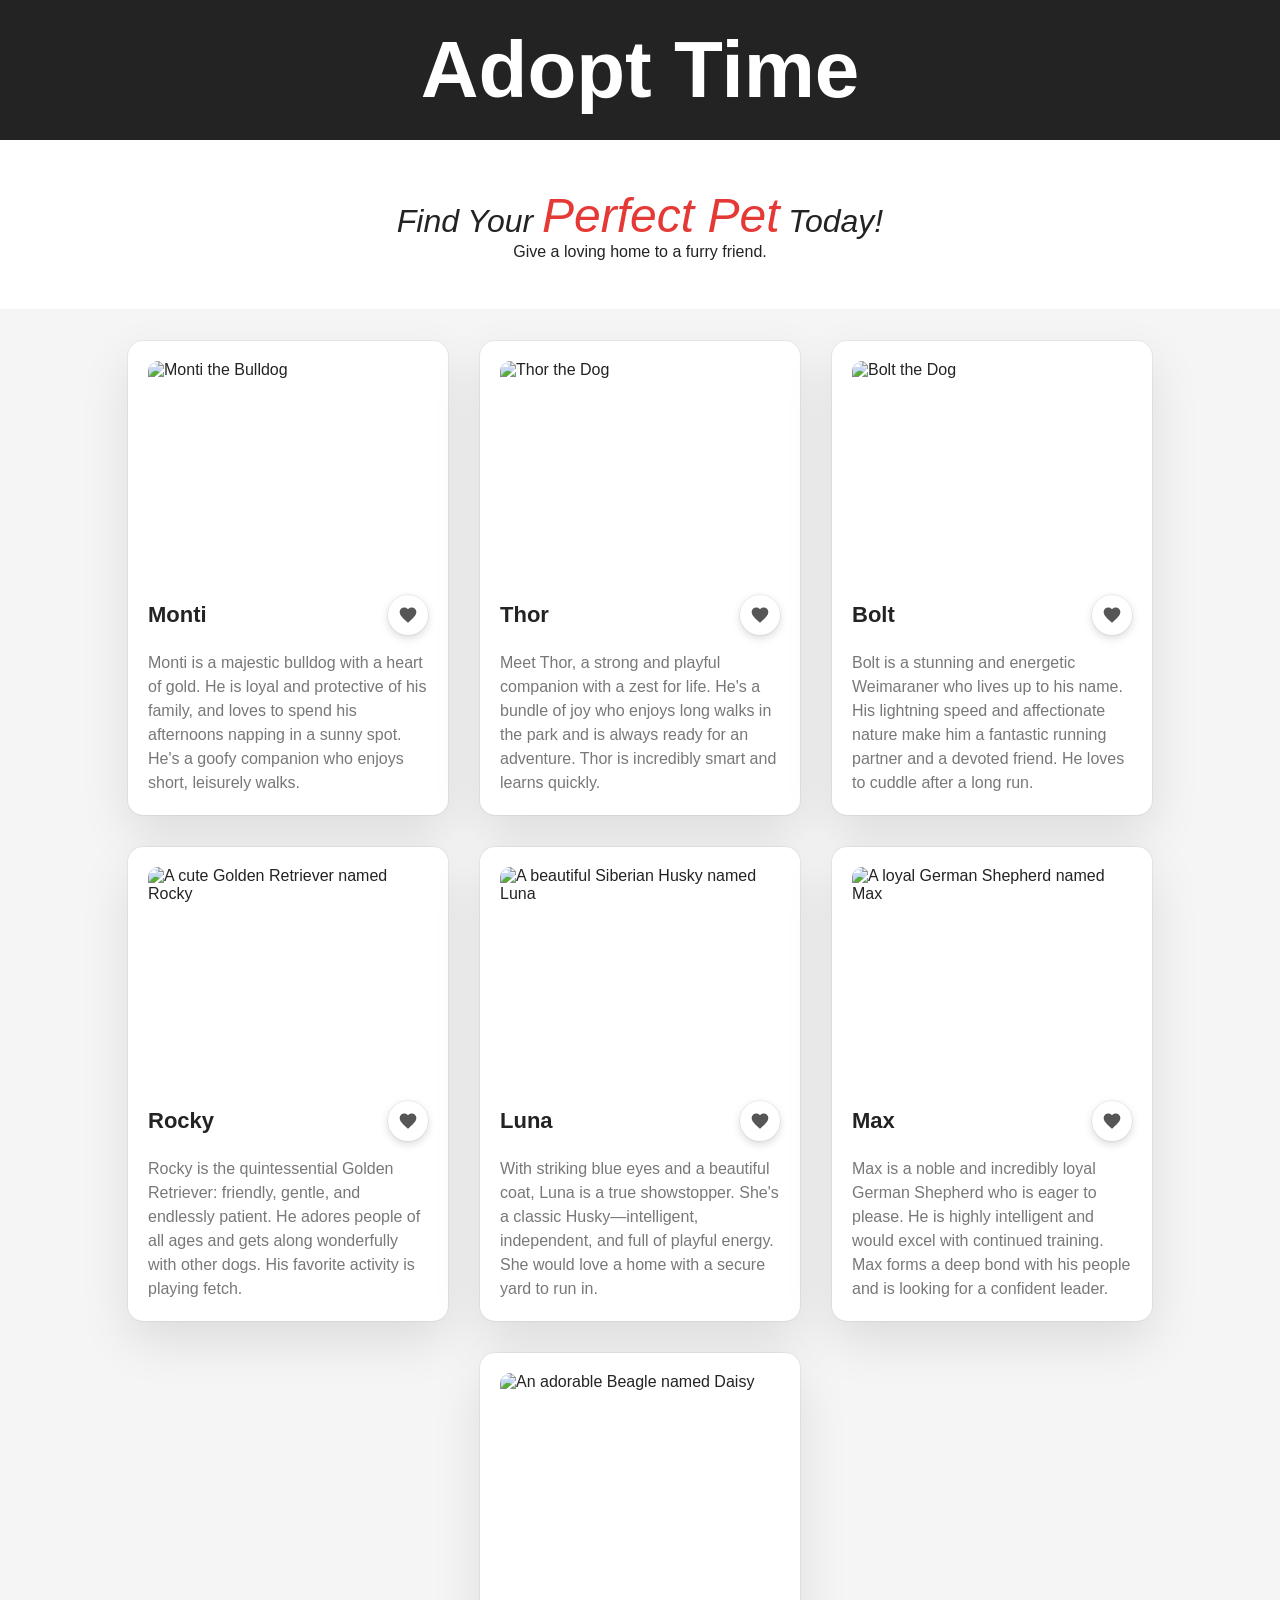
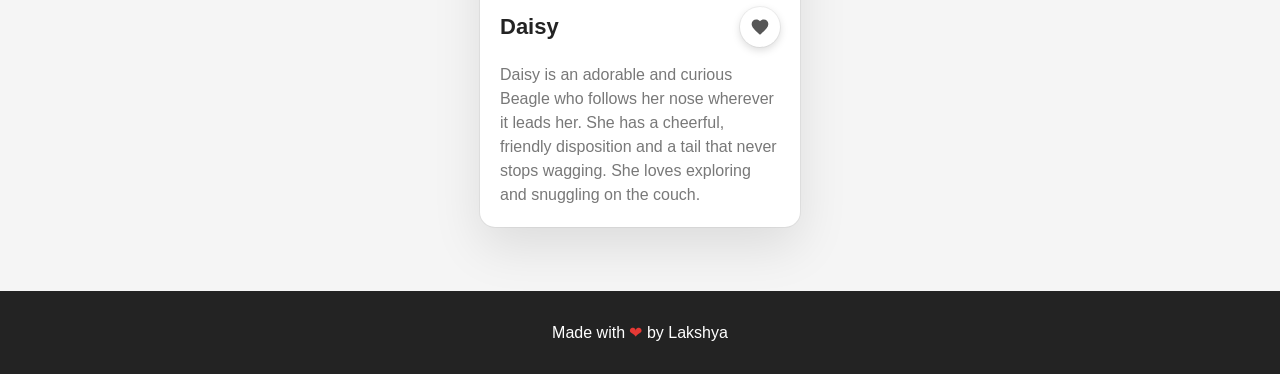
==== index.html @ f35605c7 "Add Content Security Policy (CSP) headers\n\n- Adds a basic Content Security Policy (CSP) to mitigat" ====
<!DOCTYPE html>
<html lang="en">

<head>
    <meta charset="UTF-8">
    <meta name="viewport" content="width=device-width, initial-scale=1.0">
    <!-- Security enhancement: Content Security Policy to prevent XSS and unauthorized resource loading -->
    <meta http-equiv="Content-Security-Policy" content="default-src 'self'; style-src 'self' 'unsafe-inline' https://fonts.googleapis.com; script-src 'self' 'unsafe-inline'; connect-src 'self' ws: wss:; img-src 'self' https://placedog.net; font-src 'self' https://fonts.gstatic.com data:;">
    <title>Adopt Time</title>
    <link rel="stylesheet" href="css/style.css">
</head>

<body>

    <header>
        <h1>Adopt Time</h1>
    </header>

    <section class="hero">
        <h2>Find Your <span>Perfect Pet</span> Today!</h2>
        <p>Give a loving home to a furry friend.</p>
    </section>

    <section id="pets">
        <div class="card">
            <div class="card-image">
                <img src="images/continental-bulldog-ge5a6148c6_1280.jpg" alt="Monti the Bulldog">
            </div>
            <div class="card-header">
                <a href="#">Monti</a>
                <button class="icon-button">
                    <svg viewBox="0 0 24 24">
                        <path fill="currentColor"
                            d="M12,21.35L10.55,20.03C5.4,15.36 2,12.27 2,8.5C2,5.41 4.42,3 7.5,3C9.24,3 10.91,3.81 12,5.08C13.09,3.81 14.76,3 16.5,3C19.58,3 22,5.41 22,8.5C22,12.27 18.6,15.36 13.45,20.03L12,21.35Z" />
                    </svg>
                </button>
            </div>
            <p>Monti is a majestic bulldog with a heart of gold. He is loyal and protective of his family, and loves to
                spend his afternoons napping in a sunny spot. He's a goofy companion who enjoys short, leisurely walks.
            </p>
        </div>

        <div class="card">
            <div class="card-image">
                <img src="images/dog-g392687a52_1280.jpg" alt="Thor the Dog">
            </div>
            <div class="card-header">
                <a href="#">Thor</a>
                <button class="icon-button">
                    <svg viewBox="0 0 24 24">
                        <path fill="currentColor"
                            d="M12,21.35L10.55,20.03C5.4,15.36 2,12.27 2,8.5C2,5.41 4.42,3 7.5,3C9.24,3 10.91,3.81 12,5.08C13.09,3.81 14.76,3 16.5,3C19.58,3 22,5.41 22,8.5C22,12.27 18.6,15.36 13.45,20.03L12,21.35Z" />
                    </svg>
                </button>
            </div>
            <p>Meet Thor, a strong and playful companion with a zest for life. He's a bundle of joy who enjoys long
                walks in the park and is always ready for an adventure. Thor is incredibly smart and learns quickly.</p>
        </div>

        <div class="card">
            <div class="card-image">
                <img src="images/weimaraner-g65bcb290c_1280.jpg" alt="Bolt the Dog">
            </div>
            <div class="card-header">
                <a href="#">Bolt</a>
                <button class="icon-button">
                    <svg viewBox="0 0 24 24">
                        <path fill="currentColor"
                            d="M12,21.35L10.55,20.03C5.4,15.36 2,12.27 2,8.5C2,5.41 4.42,3 7.5,3C9.24,3 10.91,3.81 12,5.08C13.09,3.81 14.76,3 16.5,3C19.58,3 22,5.41 22,8.5C22,12.27 18.6,15.36 13.45,20.03L12,21.35Z" />
                    </svg>
                </button>
            </div>
            <p>Bolt is a stunning and energetic Weimaraner who lives up to his name. His lightning speed and
                affectionate nature make him a fantastic running partner and a devoted friend. He loves to cuddle after
                a long run.</p>
        </div>

        <!-- Card for Rocky -->
        <div class="card">
            <div class="card-image">
                <img src="https://placedog.net/300/225?id=10" alt="A cute Golden Retriever named Rocky">
            </div>
            <div class="card-header">
                <a href="#">Rocky</a>
                <button class="icon-button">
                    <svg viewBox="0 0 24 24">
                        <path fill="currentColor"
                            d="M12,21.35L10.55,20.03C5.4,15.36 2,12.27 2,8.5C2,5.41 4.42,3 7.5,3C9.24,3 10.91,3.81 12,5.08C13.09,3.81 14.76,3 16.5,3C19.58,3 22,5.41 22,8.5C22,12.27 18.6,15.36 13.45,20.03L12,21.35Z" />
                    </svg>
                </button>
            </div>
            <p>Rocky is the quintessential Golden Retriever: friendly, gentle, and endlessly patient. He adores people
                of all ages and gets along wonderfully with other dogs. His favorite activity is playing fetch.</p>
        </div>

        <!-- Card for Luna -->
        <div class="card">
            <div class="card-image">
                <img src="https://placedog.net/300/225?id=25" alt="A beautiful Siberian Husky named Luna">
            </div>
            <div class="card-header">
                <a href="#">Luna</a>
                <button class="icon-button">
                    <svg viewBox="0 0 24 24">
                        <path fill="currentColor"
                            d="M12,21.35L10.55,20.03C5.4,15.36 2,12.27 2,8.5C2,5.41 4.42,3 7.5,3C9.24,3 10.91,3.81 12,5.08C13.09,3.81 14.76,3 16.5,3C19.58,3 22,5.41 22,8.5C22,12.27 18.6,15.36 13.45,20.03L12,21.35Z" />
                    </svg>
                </button>
            </div>
            <p>With striking blue eyes and a beautiful coat, Luna is a true showstopper. She's a classic
                Husky—intelligent, independent, and full of playful energy. She would love a home with a secure yard to
                run in.</p>
        </div>

        <!-- Card for Max -->
        <div class="card">
            <div class="card-image">
                <img src="https://placedog.net/300/225?id=42" alt="A loyal German Shepherd named Max">
            </div>
            <div class="card-header">
                <a href="#">Max</a>
                <button class="icon-button">
                    <svg viewBox="0 0 24 24">
                        <path fill="currentColor"
                            d="M12,21.35L10.55,20.03C5.4,15.36 2,12.27 2,8.5C2,5.41 4.42,3 7.5,3C9.24,3 10.91,3.81 12,5.08C13.09,3.81 14.76,3 16.5,3C19.58,3 22,5.41 22,8.5C22,12.27 18.6,15.36 13.45,20.03L12,21.35Z" />
                    </svg>
                </button>
            </div>
            <p>Max is a noble and incredibly loyal German Shepherd who is eager to please. He is highly intelligent and
                would excel with continued training. Max forms a deep bond with his people and is looking for a
                confident leader.</p>
        </div>

        <!-- Card for Daisy -->
        <div class="card">
            <div class="card-image">
                <img src="https://placedog.net/300/225?id=55" alt="An adorable Beagle named Daisy">
            </div>
            <div class="card-header">
                <a href="#">Daisy</a>
                <button class="icon-button">
                    <svg viewBox="0 0 24 24">
                        <path fill="currentColor"
                            d="M12,21.35L10.55,20.03C5.4,15.36 2,12.27 2,8.5C2,5.41 4.42,3 7.5,3C9.24,3 10.91,3.81 12,5.08C13.09,3.81 14.76,3 16.5,3C19.58,3 22,5.41 22,8.5C22,12.27 18.6,15.36 13.45,20.03L12,21.35Z" />
                    </svg>
                </button>
            </div>
            <p>Daisy is an adorable and curious Beagle who follows her nose wherever it leads her. She has a cheerful,
                friendly disposition and a tail that never stops wagging. She loves exploring and snuggling on the
                couch.</p>
        </div>
    </section>

    <footer>
        <p>Made with <span class="heart">&#10084;</span> by Lakshya</p>
    </footer>

</body>

</html>
---- css/style.css ----
/* Google Fonts Import */
@import url('https://fonts.googleapis.com/css2?family=Lato:wght@400;700&family=Montserrat:wght@700&display=swap');
@import url('https://fonts.googleapis.com/css2?family=Lexend:wght@300;400;500;600;700;800;900&display=swap');

/* CSS Variables */
:root {
    --font-body: 'Lato', sans-serif;
    --font-heading: 'Montserrat', sans-serif;

    --color-primary: #E67E22; /* A warm, friendly orange */
    --color-accent: #e53935; /* A slightly softer red for hearts */
    --color-dark: #232323;
    --color-text-secondary: #555; /* A softer gray for body text */
    --color-light: #ffffff;
    --color-bg: #f5f5f5;

    --border-radius: 16px;
    --shadow: 0 4px 12px rgba(0, 0, 0, 0.1);
    --shadow-hover: 0 8px 24px rgba(0, 0, 0, 0.15);
    --transition-speed: 0.3s;
}

/* General Reset */
* {
    margin: 0;
    padding: 0;
    box-sizing: border-box;
}

body {
    font-family: var(--font-body);
    color: var(--color-dark);
    background-color: var(--color-bg);
}

/* Header */
header {
    text-align: center;
    font-size: 2.5rem;
    font-weight: bold;
    background-color: var(--color-dark);
    color: var(--color-light);
    padding: 1.5rem;
    font-family: var(--font-heading);
}

/* Hero Section */
.hero {
    text-align: center;
    padding: 3rem;
    background-color: var(--color-light);
}

.hero h2 {
    font-size: 2rem;
    font-style: italic;
    color: var(--color-dark);
    font-family: var(--font-body);
    font-weight: 400;
}

.hero span {
    color: var(--color-accent);
    font-size: 3rem;
}

/* Pet Cards Section */
#pets {
    display: flex;
    flex-wrap: wrap;
    justify-content: center;
    gap: 2rem;
    padding: 2rem;
}

.card {
	background-color: #FFF;
	box-shadow: 0 0 0 1px rgba(0, 0, 0, .05), 0 20px 50px 0 rgba(0, 0, 0, .1);
	border-radius: 15px;
	padding: 1.25rem;
	position: relative;
	transition: .15s ease-in;
    width: 320px;
}

.card:hover, .card:focus-within {
	box-shadow: 0 0 0 2px #f00000, 0 10px 60px 0 rgba(0, 0, 0, .1);
	transform: translateY(-5px);
}

.card-image {
	border-radius: 10px;
	overflow: hidden;
}

.card-image img {
    max-width: 100%;
    display: block;
    aspect-ratio: 4 / 3;
    object-fit: cover;
    width: 100%;
}

.card-header {
	margin-top: 1.5rem;
	display: flex;
	align-items: center;
	justify-content: space-between;
    font-family: "Lexend", sans-serif;
}

.card-header a {
	font-weight: 600;
	font-size: 1.375rem;
	line-height: 1.25;
	padding-right: 1rem;
	text-decoration: none;
	color: inherit;
	will-change: transform;
}

.card-header a:after {
	content: "";
	position: absolute;
	left: 0;
	top: 0;
	right: 0;
	bottom: 0;
}

.card p {
    margin-top: 1rem;
    color: #787878;
    font-family: "Lexend", sans-serif;
    line-height: 1.5;
}

.icon-button {
	border: 0;
	background-color: #fff;
	border-radius: 50%;
	width: 2.5rem;
	height: 2.5rem;
	display: flex;
	justify-content: center;
	align-items: center;
	flex-shrink: 0;
	font-size: 1.25rem;
	transition: .25s ease;
	box-shadow: 0 0 0 1px rgba(0, 0, 0, .05), 0 3px 8px 0 rgba(0, 0, 0, .15);
	z-index: 1;
	cursor: pointer;
	color: #565656;
}

.icon-button svg {
	width: 1em;
	height: 1em;
}

.icon-button:hover, .icon-button:focus-visible {
	background-color: #EC4646;
	color: #FFF;
}

/* Footer */
footer {
    background-color: var(--color-dark);
    color: var(--color-light);
    text-align: center;
    padding: 2rem;
    margin-top: 2rem;
}

.heart {
    color: var(--color-accent);
}

.icon-button:focus-visible {
	outline: 2px solid var(--color-primary);
	outline-offset: 2px;
}
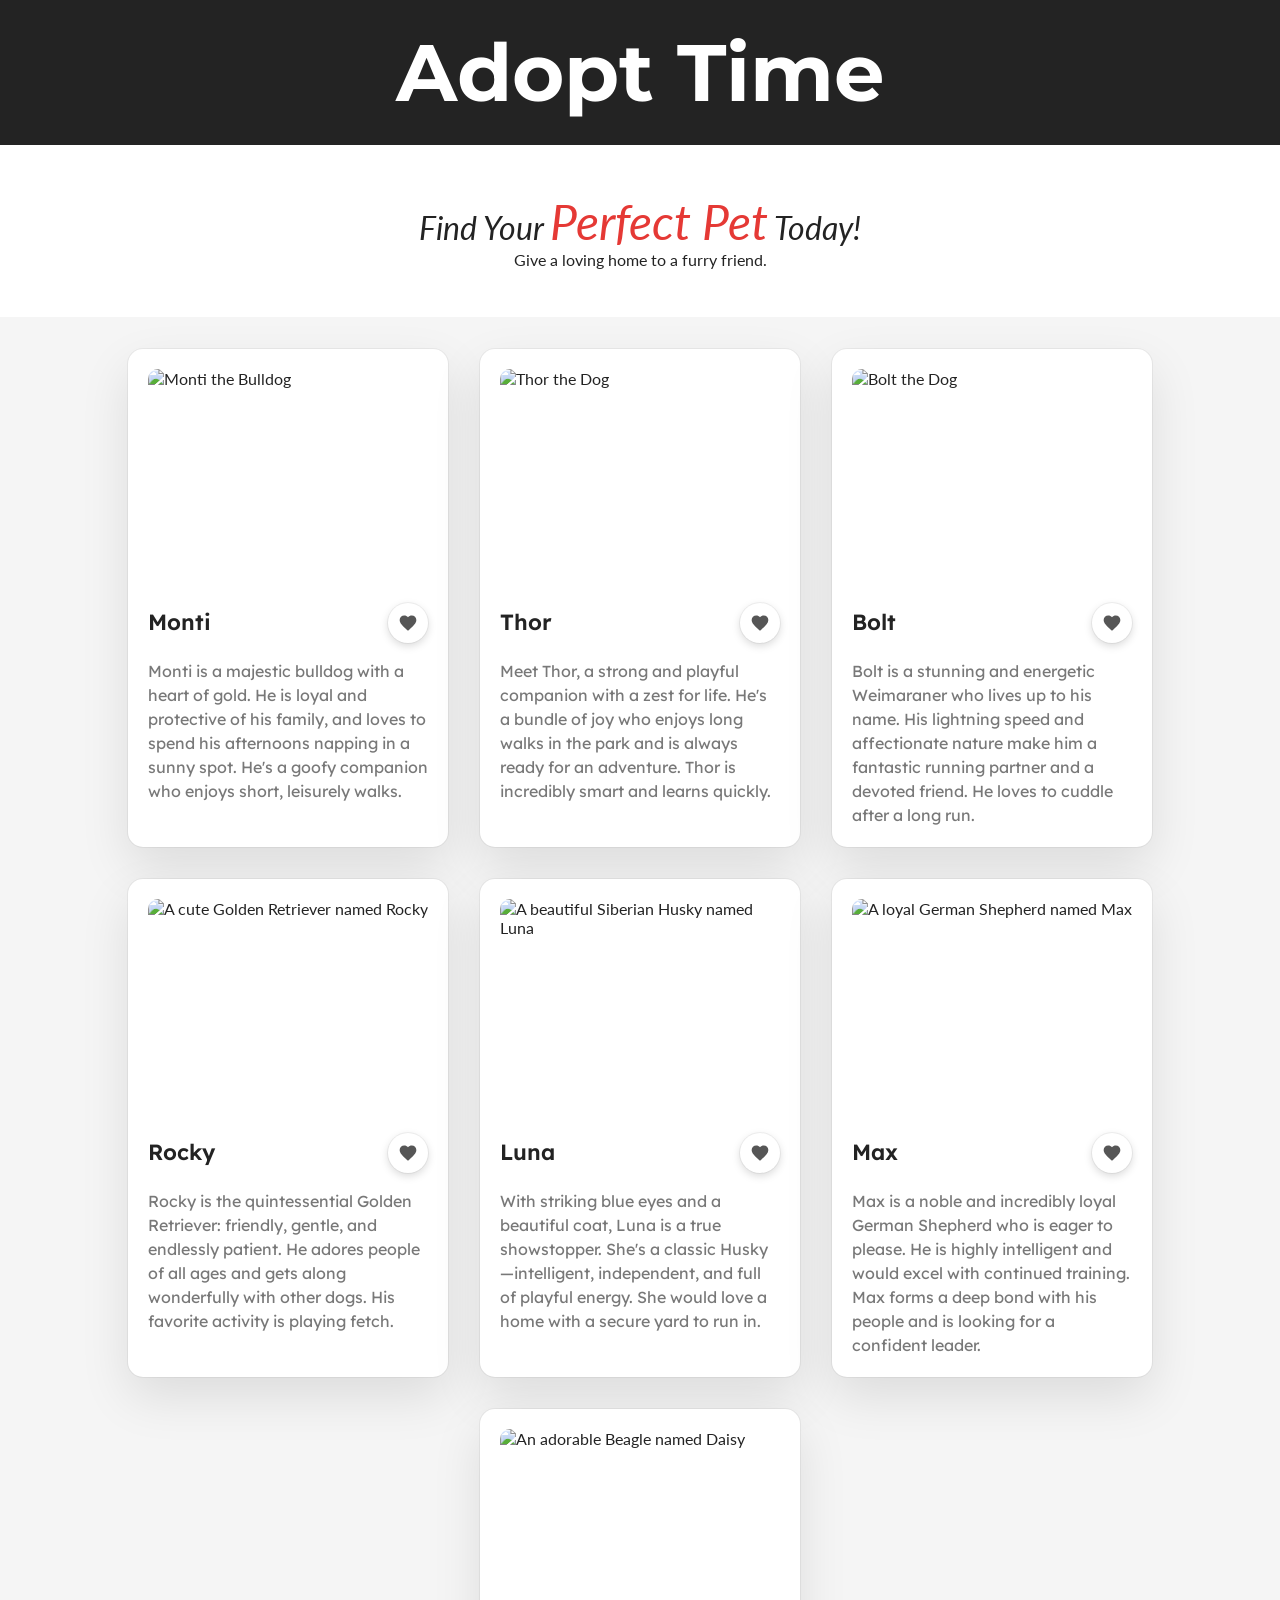
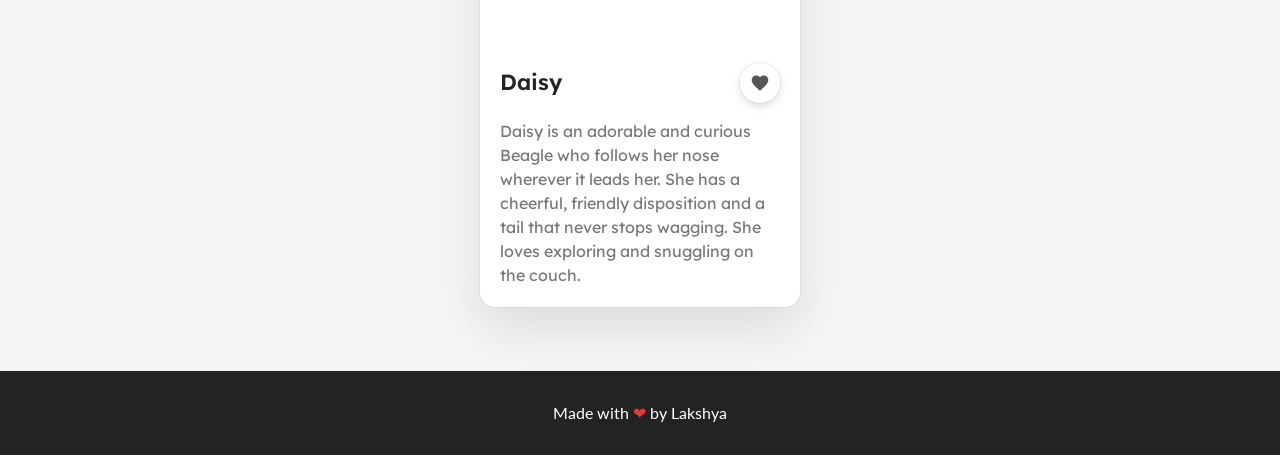
==== commit 0149a5a7: "🎨 Palette: Added aria-labels to icon-only buttons for better accessibility Co-authored-by: lakshya-c" ====
--- a/index.html
+++ b/index.html
@@ -4,8 +4,6 @@
 <head>
     <meta charset="UTF-8">
     <meta name="viewport" content="width=device-width, initial-scale=1.0">
-    <!-- Security enhancement: Content Security Policy to prevent XSS and unauthorized resource loading -->
-    <meta http-equiv="Content-Security-Policy" content="default-src 'self'; style-src 'self' 'unsafe-inline' https://fonts.googleapis.com; script-src 'self' 'unsafe-inline'; connect-src 'self' ws: wss:; img-src 'self' https://placedog.net; font-src 'self' https://fonts.gstatic.com data:;">
     <title>Adopt Time</title>
     <link rel="stylesheet" href="css/style.css">
 </head>
@@ -28,7 +26,7 @@
             </div>
             <div class="card-header">
                 <a href="#">Monti</a>
-                <button class="icon-button">
+                <button class="icon-button" aria-label="Favorite Monti">
                     <svg viewBox="0 0 24 24">
                         <path fill="currentColor"
                             d="M12,21.35L10.55,20.03C5.4,15.36 2,12.27 2,8.5C2,5.41 4.42,3 7.5,3C9.24,3 10.91,3.81 12,5.08C13.09,3.81 14.76,3 16.5,3C19.58,3 22,5.41 22,8.5C22,12.27 18.6,15.36 13.45,20.03L12,21.35Z" />
@@ -46,7 +44,7 @@
             </div>
             <div class="card-header">
                 <a href="#">Thor</a>
-                <button class="icon-button">
+                <button class="icon-button" aria-label="Favorite Thor">
                     <svg viewBox="0 0 24 24">
                         <path fill="currentColor"
                             d="M12,21.35L10.55,20.03C5.4,15.36 2,12.27 2,8.5C2,5.41 4.42,3 7.5,3C9.24,3 10.91,3.81 12,5.08C13.09,3.81 14.76,3 16.5,3C19.58,3 22,5.41 22,8.5C22,12.27 18.6,15.36 13.45,20.03L12,21.35Z" />
@@ -63,7 +61,7 @@
             </div>
             <div class="card-header">
                 <a href="#">Bolt</a>
-                <button class="icon-button">
+                <button class="icon-button" aria-label="Favorite Bolt">
                     <svg viewBox="0 0 24 24">
                         <path fill="currentColor"
                             d="M12,21.35L10.55,20.03C5.4,15.36 2,12.27 2,8.5C2,5.41 4.42,3 7.5,3C9.24,3 10.91,3.81 12,5.08C13.09,3.81 14.76,3 16.5,3C19.58,3 22,5.41 22,8.5C22,12.27 18.6,15.36 13.45,20.03L12,21.35Z" />
@@ -82,7 +80,7 @@
             </div>
             <div class="card-header">
                 <a href="#">Rocky</a>
-                <button class="icon-button">
+                <button class="icon-button" aria-label="Favorite Rocky">
                     <svg viewBox="0 0 24 24">
                         <path fill="currentColor"
                             d="M12,21.35L10.55,20.03C5.4,15.36 2,12.27 2,8.5C2,5.41 4.42,3 7.5,3C9.24,3 10.91,3.81 12,5.08C13.09,3.81 14.76,3 16.5,3C19.58,3 22,5.41 22,8.5C22,12.27 18.6,15.36 13.45,20.03L12,21.35Z" />
@@ -100,7 +98,7 @@
             </div>
             <div class="card-header">
                 <a href="#">Luna</a>
-                <button class="icon-button">
+                <button class="icon-button" aria-label="Favorite Luna">
                     <svg viewBox="0 0 24 24">
                         <path fill="currentColor"
                             d="M12,21.35L10.55,20.03C5.4,15.36 2,12.27 2,8.5C2,5.41 4.42,3 7.5,3C9.24,3 10.91,3.81 12,5.08C13.09,3.81 14.76,3 16.5,3C19.58,3 22,5.41 22,8.5C22,12.27 18.6,15.36 13.45,20.03L12,21.35Z" />
@@ -119,7 +117,7 @@
             </div>
             <div class="card-header">
                 <a href="#">Max</a>
-                <button class="icon-button">
+                <button class="icon-button" aria-label="Favorite Max">
                     <svg viewBox="0 0 24 24">
                         <path fill="currentColor"
                             d="M12,21.35L10.55,20.03C5.4,15.36 2,12.27 2,8.5C2,5.41 4.42,3 7.5,3C9.24,3 10.91,3.81 12,5.08C13.09,3.81 14.76,3 16.5,3C19.58,3 22,5.41 22,8.5C22,12.27 18.6,15.36 13.45,20.03L12,21.35Z" />
@@ -138,7 +136,7 @@
             </div>
             <div class="card-header">
                 <a href="#">Daisy</a>
-                <button class="icon-button">
+                <button class="icon-button" aria-label="Favorite Daisy">
                     <svg viewBox="0 0 24 24">
                         <path fill="currentColor"
                             d="M12,21.35L10.55,20.03C5.4,15.36 2,12.27 2,8.5C2,5.41 4.42,3 7.5,3C9.24,3 10.91,3.81 12,5.08C13.09,3.81 14.76,3 16.5,3C19.58,3 22,5.41 22,8.5C22,12.27 18.6,15.36 13.45,20.03L12,21.35Z" />
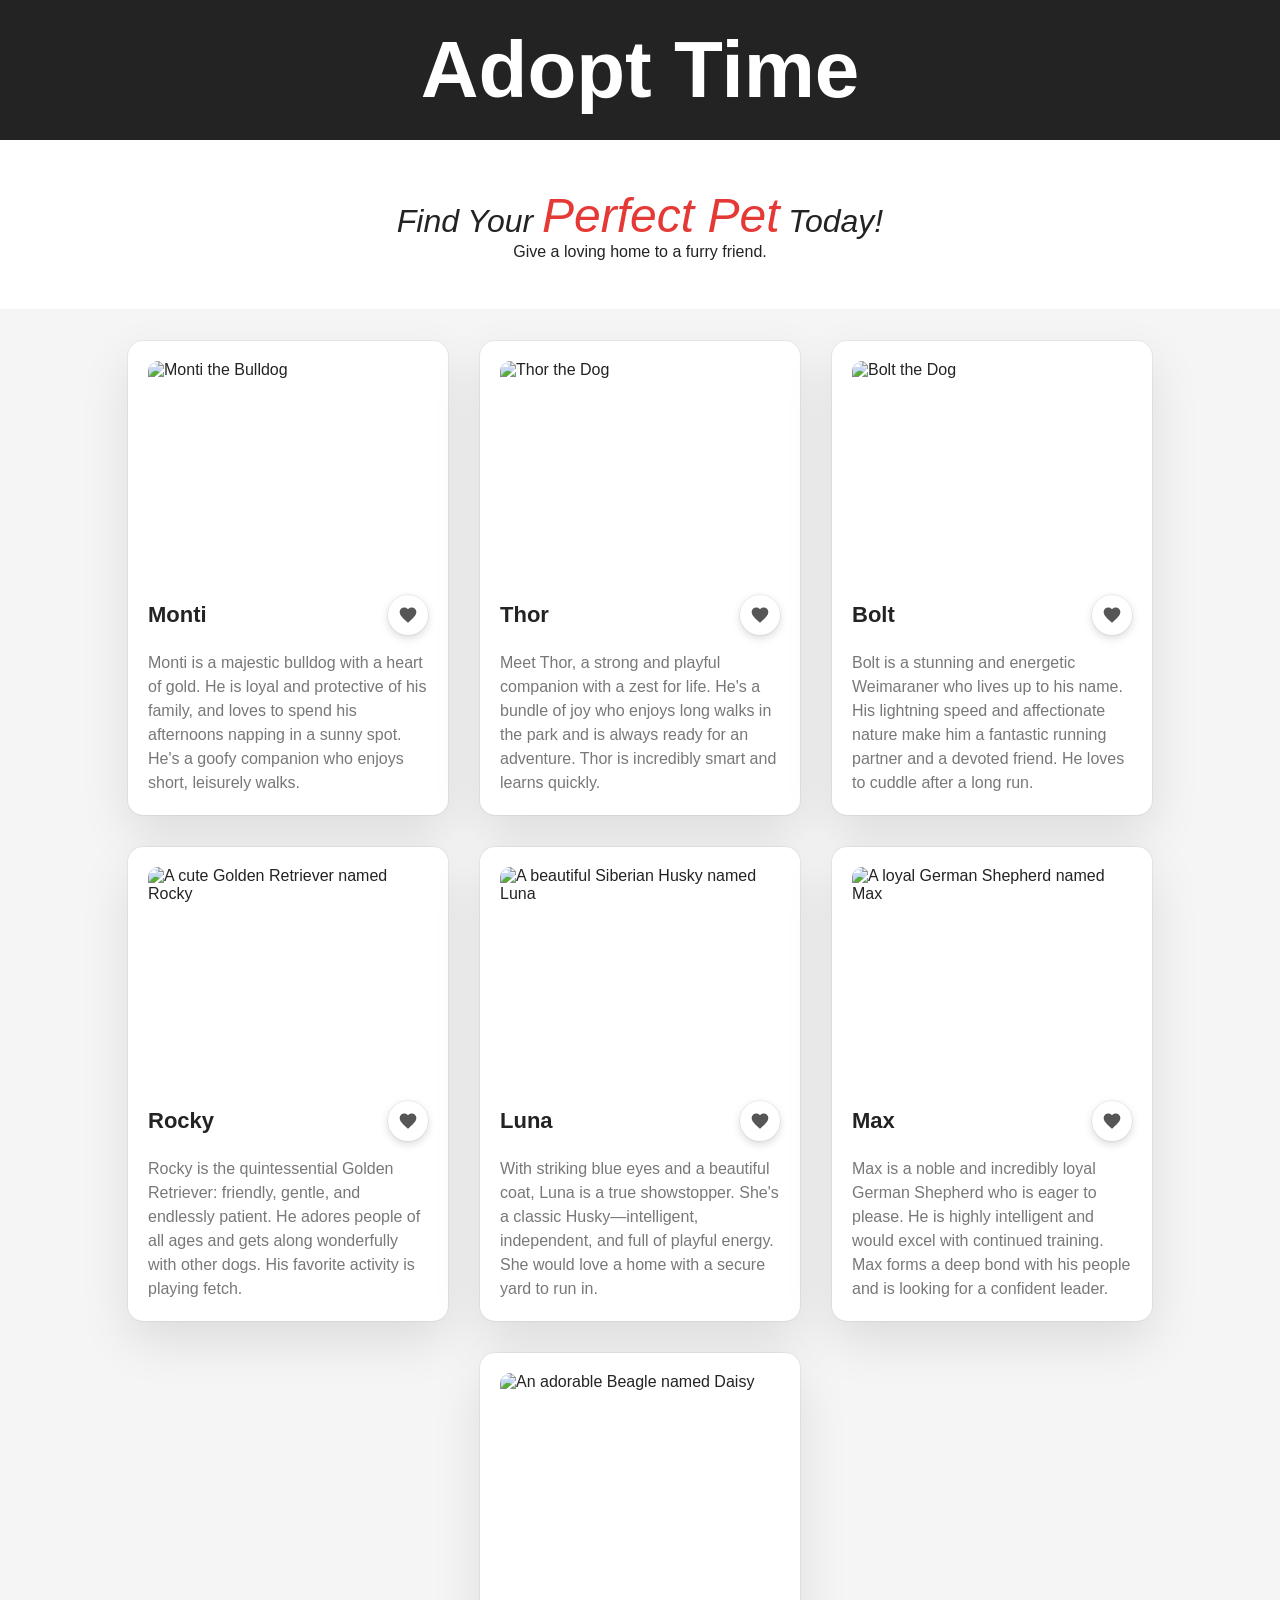
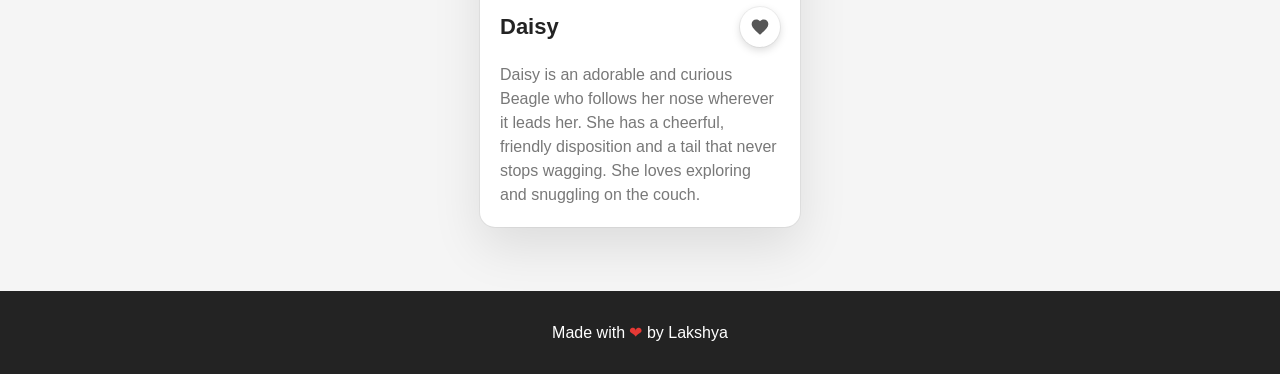
==== commit 94ae4315: "Add Content Security Policy (CSP) headers Co-authored-by: lakshya-chourasia <93465062+lakshya-choura" ====
--- a/index.html
+++ b/index.html
@@ -4,6 +4,8 @@
 <head>
     <meta charset="UTF-8">
     <meta name="viewport" content="width=device-width, initial-scale=1.0">
+    <!-- Security enhancement: Content Security Policy to mitigate XSS and data injection attacks -->
+    <meta http-equiv="Content-Security-Policy" content="default-src 'self'; img-src 'self' https://placedog.net; style-src 'self' 'unsafe-inline' https://fonts.googleapis.com; font-src 'self' https://fonts.gstatic.com data:; script-src 'self' 'unsafe-inline'; connect-src 'self' ws: wss:;">
     <title>Adopt Time</title>
     <link rel="stylesheet" href="css/style.css">
 </head>
@@ -26,7 +28,7 @@
             </div>
             <div class="card-header">
                 <a href="#">Monti</a>
-                <button class="icon-button" aria-label="Favorite Monti">
+                <button class="icon-button">
                     <svg viewBox="0 0 24 24">
                         <path fill="currentColor"
                             d="M12,21.35L10.55,20.03C5.4,15.36 2,12.27 2,8.5C2,5.41 4.42,3 7.5,3C9.24,3 10.91,3.81 12,5.08C13.09,3.81 14.76,3 16.5,3C19.58,3 22,5.41 22,8.5C22,12.27 18.6,15.36 13.45,20.03L12,21.35Z" />
@@ -44,7 +46,7 @@
             </div>
             <div class="card-header">
                 <a href="#">Thor</a>
-                <button class="icon-button" aria-label="Favorite Thor">
+                <button class="icon-button">
                     <svg viewBox="0 0 24 24">
                         <path fill="currentColor"
                             d="M12,21.35L10.55,20.03C5.4,15.36 2,12.27 2,8.5C2,5.41 4.42,3 7.5,3C9.24,3 10.91,3.81 12,5.08C13.09,3.81 14.76,3 16.5,3C19.58,3 22,5.41 22,8.5C22,12.27 18.6,15.36 13.45,20.03L12,21.35Z" />
@@ -61,7 +63,7 @@
             </div>
             <div class="card-header">
                 <a href="#">Bolt</a>
-                <button class="icon-button" aria-label="Favorite Bolt">
+                <button class="icon-button">
                     <svg viewBox="0 0 24 24">
                         <path fill="currentColor"
                             d="M12,21.35L10.55,20.03C5.4,15.36 2,12.27 2,8.5C2,5.41 4.42,3 7.5,3C9.24,3 10.91,3.81 12,5.08C13.09,3.81 14.76,3 16.5,3C19.58,3 22,5.41 22,8.5C22,12.27 18.6,15.36 13.45,20.03L12,21.35Z" />
@@ -80,7 +82,7 @@
             </div>
             <div class="card-header">
                 <a href="#">Rocky</a>
-                <button class="icon-button" aria-label="Favorite Rocky">
+                <button class="icon-button">
                     <svg viewBox="0 0 24 24">
                         <path fill="currentColor"
                             d="M12,21.35L10.55,20.03C5.4,15.36 2,12.27 2,8.5C2,5.41 4.42,3 7.5,3C9.24,3 10.91,3.81 12,5.08C13.09,3.81 14.76,3 16.5,3C19.58,3 22,5.41 22,8.5C22,12.27 18.6,15.36 13.45,20.03L12,21.35Z" />
@@ -98,7 +100,7 @@
             </div>
             <div class="card-header">
                 <a href="#">Luna</a>
-                <button class="icon-button" aria-label="Favorite Luna">
+                <button class="icon-button">
                     <svg viewBox="0 0 24 24">
                         <path fill="currentColor"
                             d="M12,21.35L10.55,20.03C5.4,15.36 2,12.27 2,8.5C2,5.41 4.42,3 7.5,3C9.24,3 10.91,3.81 12,5.08C13.09,3.81 14.76,3 16.5,3C19.58,3 22,5.41 22,8.5C22,12.27 18.6,15.36 13.45,20.03L12,21.35Z" />
@@ -117,7 +119,7 @@
             </div>
             <div class="card-header">
                 <a href="#">Max</a>
-                <button class="icon-button" aria-label="Favorite Max">
+                <button class="icon-button">
                     <svg viewBox="0 0 24 24">
                         <path fill="currentColor"
                             d="M12,21.35L10.55,20.03C5.4,15.36 2,12.27 2,8.5C2,5.41 4.42,3 7.5,3C9.24,3 10.91,3.81 12,5.08C13.09,3.81 14.76,3 16.5,3C19.58,3 22,5.41 22,8.5C22,12.27 18.6,15.36 13.45,20.03L12,21.35Z" />
@@ -136,7 +138,7 @@
             </div>
             <div class="card-header">
                 <a href="#">Daisy</a>
-                <button class="icon-button" aria-label="Favorite Daisy">
+                <button class="icon-button">
                     <svg viewBox="0 0 24 24">
                         <path fill="currentColor"
                             d="M12,21.35L10.55,20.03C5.4,15.36 2,12.27 2,8.5C2,5.41 4.42,3 7.5,3C9.24,3 10.91,3.81 12,5.08C13.09,3.81 14.76,3 16.5,3C19.58,3 22,5.41 22,8.5C22,12.27 18.6,15.36 13.45,20.03L12,21.35Z" />
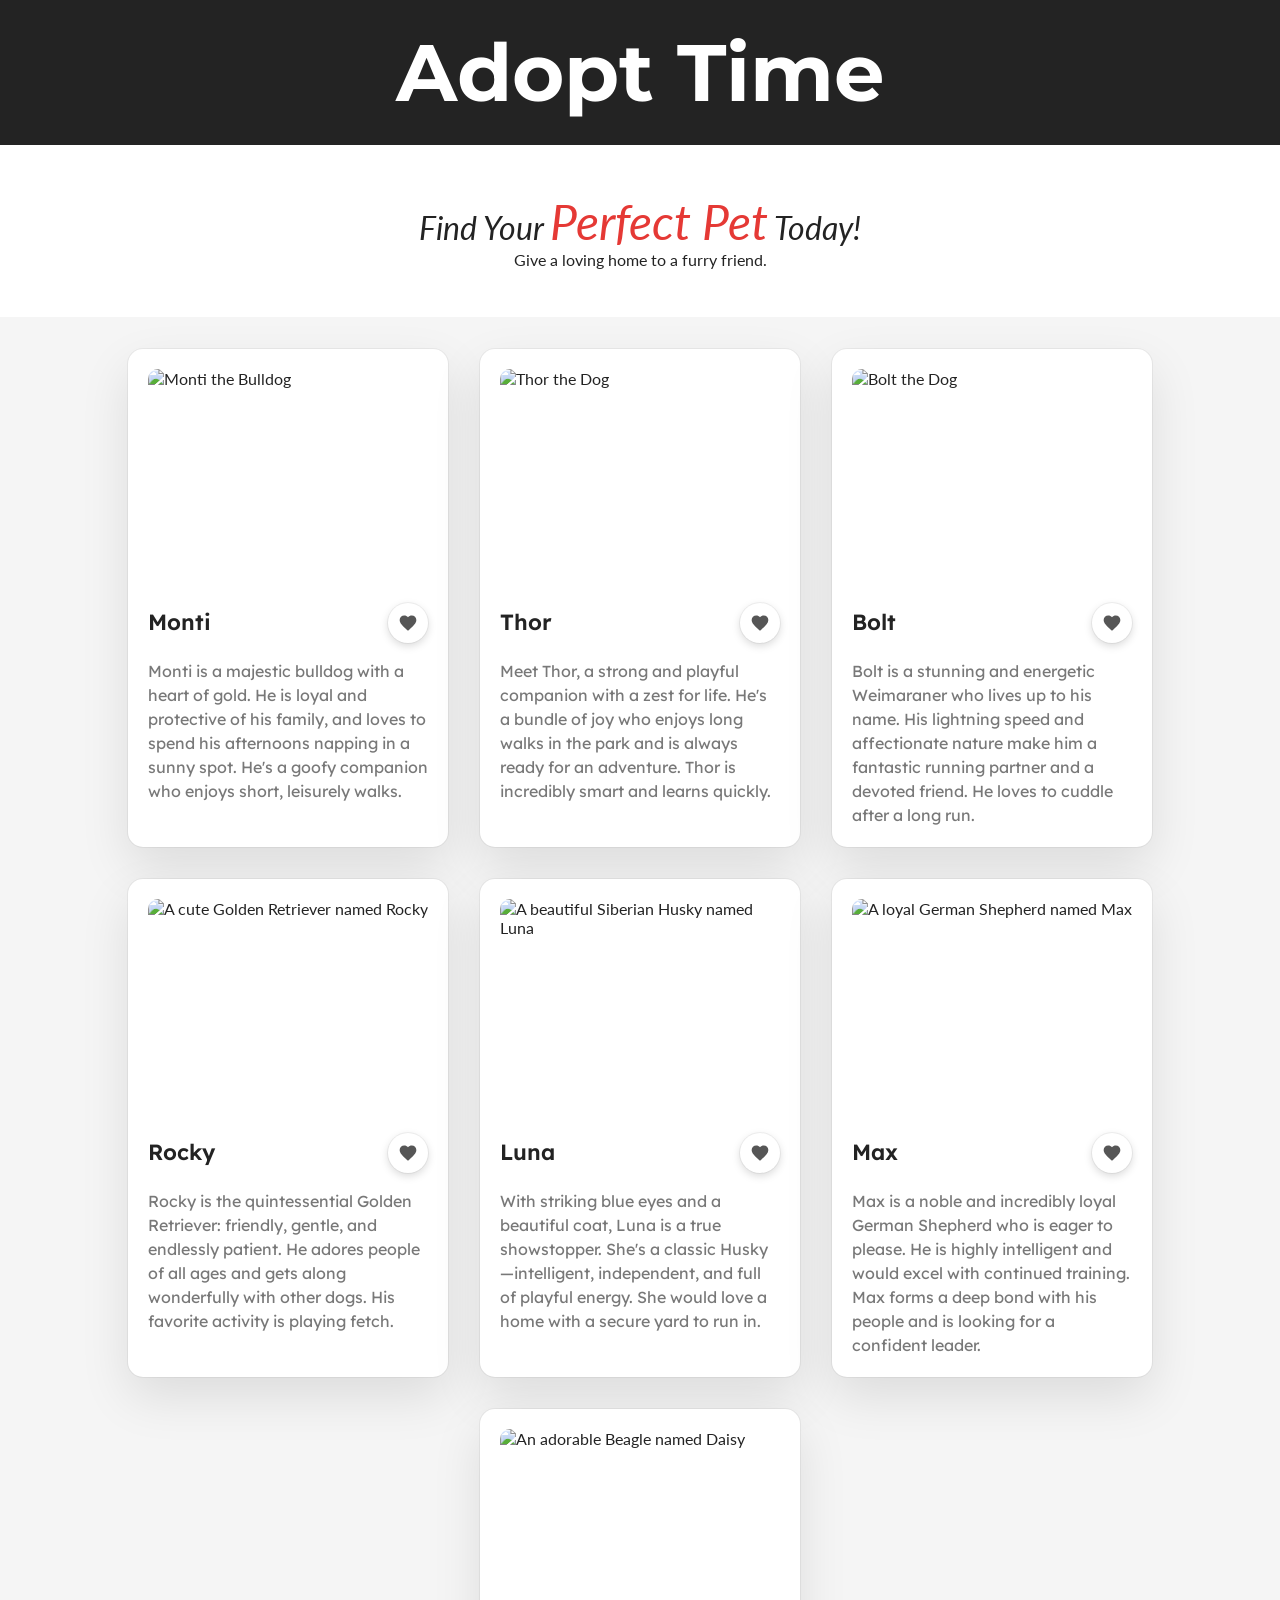
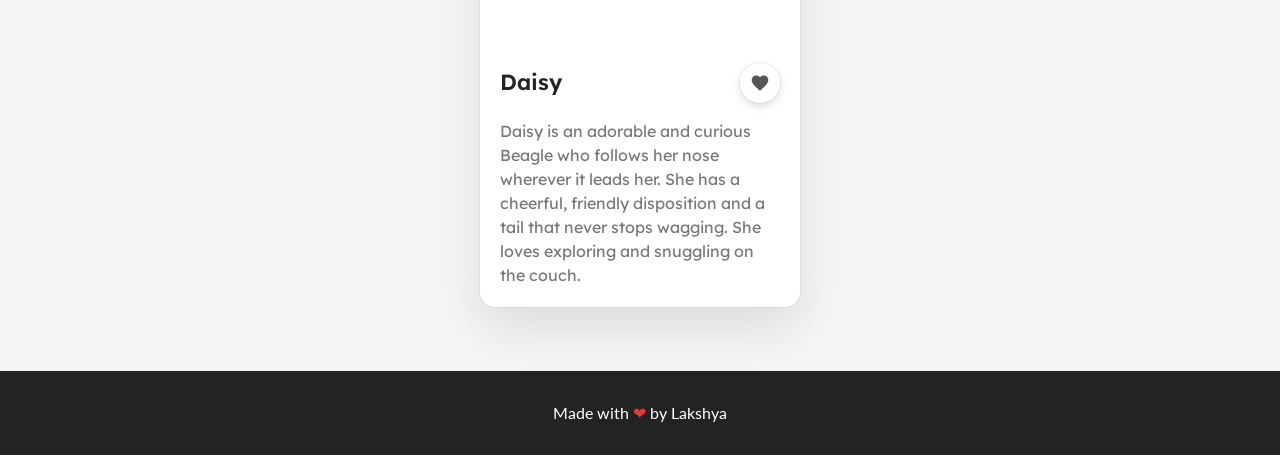
==== commit ed5c4ae7: "feat: add lazy loading to off-screen images Co-authored-by: lakshya-chourasia <93465062+lakshya-chou" ====
--- a/index.html
+++ b/index.html
@@ -4,8 +4,6 @@
 <head>
     <meta charset="UTF-8">
     <meta name="viewport" content="width=device-width, initial-scale=1.0">
-    <!-- Security enhancement: Content Security Policy to mitigate XSS and data injection attacks -->
-    <meta http-equiv="Content-Security-Policy" content="default-src 'self'; img-src 'self' https://placedog.net; style-src 'self' 'unsafe-inline' https://fonts.googleapis.com; font-src 'self' https://fonts.gstatic.com data:; script-src 'self' 'unsafe-inline'; connect-src 'self' ws: wss:;">
     <title>Adopt Time</title>
     <link rel="stylesheet" href="css/style.css">
 </head>
@@ -96,7 +94,8 @@
         <!-- Card for Luna -->
         <div class="card">
             <div class="card-image">
-                <img src="https://placedog.net/300/225?id=25" alt="A beautiful Siberian Husky named Luna">
+                <!-- Performance enhancement: Added lazy loading to images below the fold to reduce initial load time -->
+                <img src="https://placedog.net/300/225?id=25" alt="A beautiful Siberian Husky named Luna" loading="lazy">
             </div>
             <div class="card-header">
                 <a href="#">Luna</a>
@@ -115,7 +114,8 @@
         <!-- Card for Max -->
         <div class="card">
             <div class="card-image">
-                <img src="https://placedog.net/300/225?id=42" alt="A loyal German Shepherd named Max">
+                <!-- Performance enhancement: Added lazy loading to images below the fold to reduce initial load time -->
+                <img src="https://placedog.net/300/225?id=42" alt="A loyal German Shepherd named Max" loading="lazy">
             </div>
             <div class="card-header">
                 <a href="#">Max</a>
@@ -134,7 +134,8 @@
         <!-- Card for Daisy -->
         <div class="card">
             <div class="card-image">
-                <img src="https://placedog.net/300/225?id=55" alt="An adorable Beagle named Daisy">
+                <!-- Performance enhancement: Added lazy loading to images below the fold to reduce initial load time -->
+                <img src="https://placedog.net/300/225?id=55" alt="An adorable Beagle named Daisy" loading="lazy">
             </div>
             <div class="card-header">
                 <a href="#">Daisy</a>
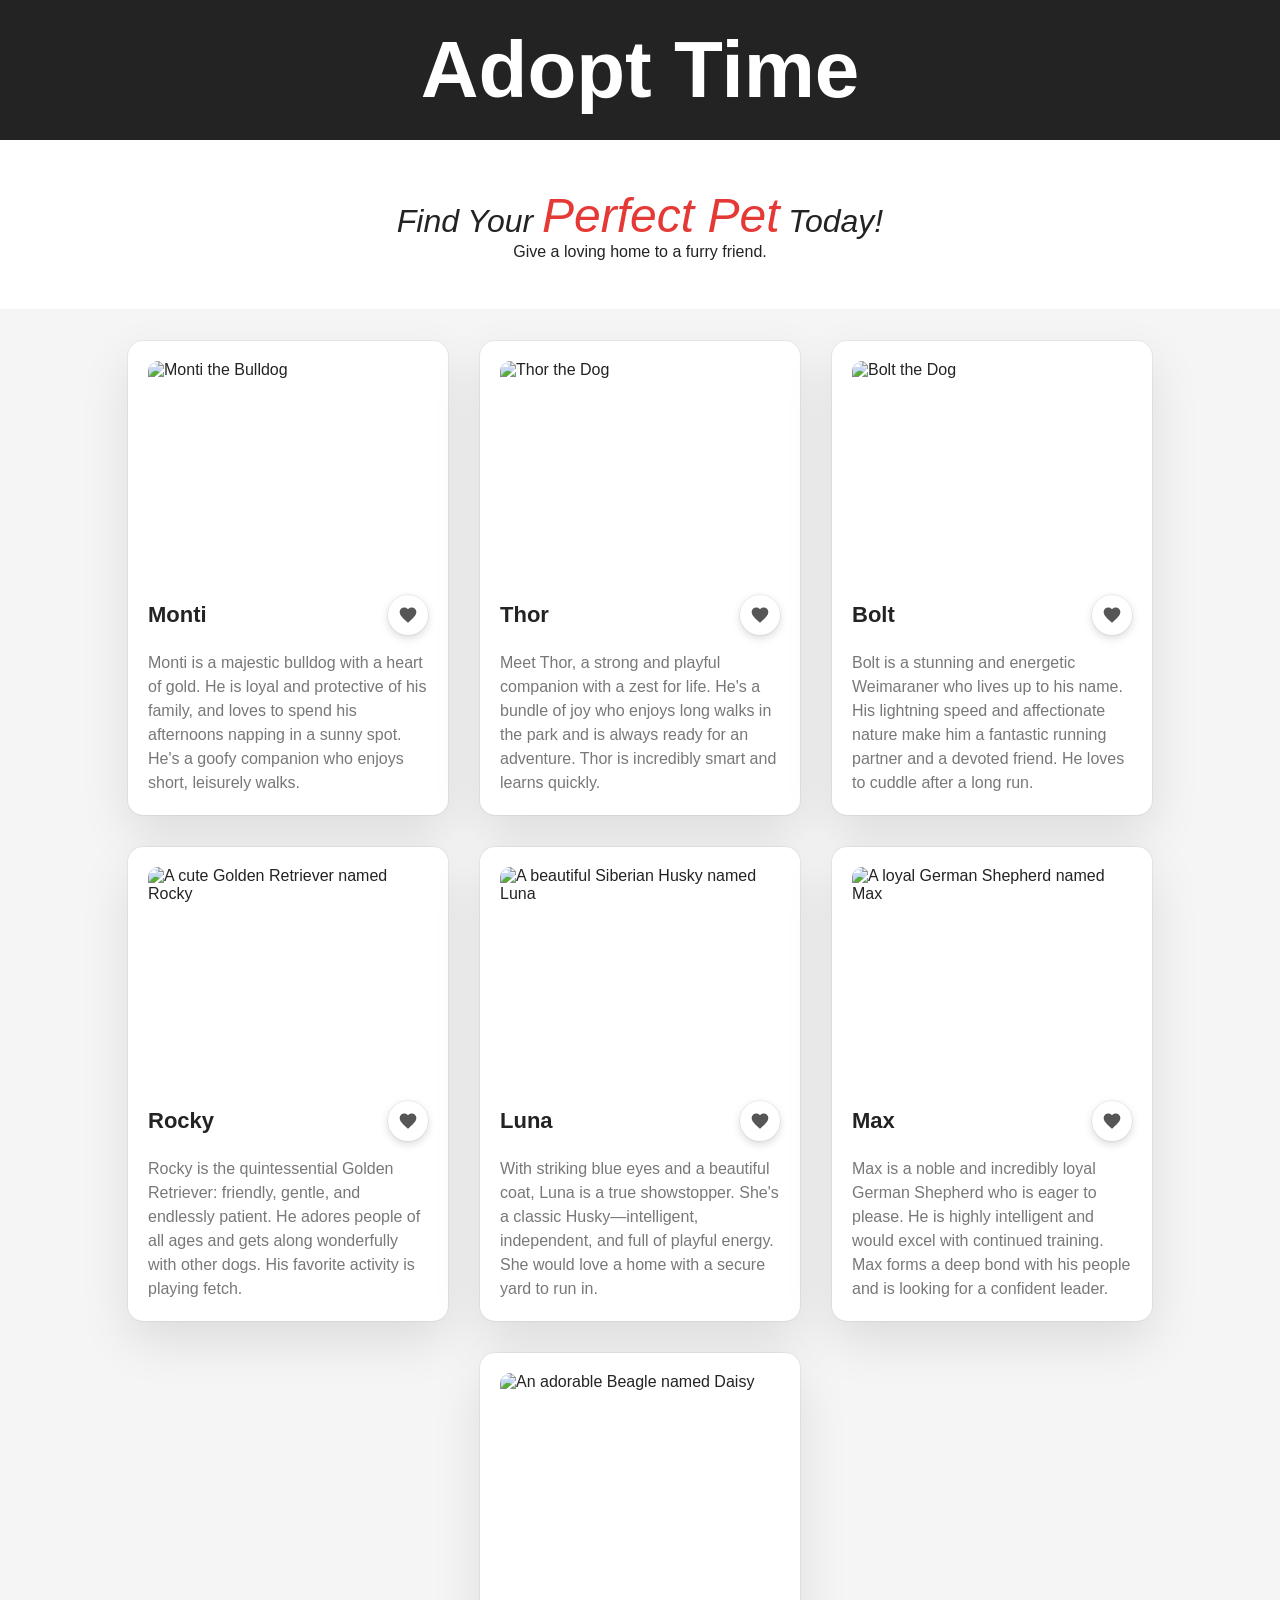
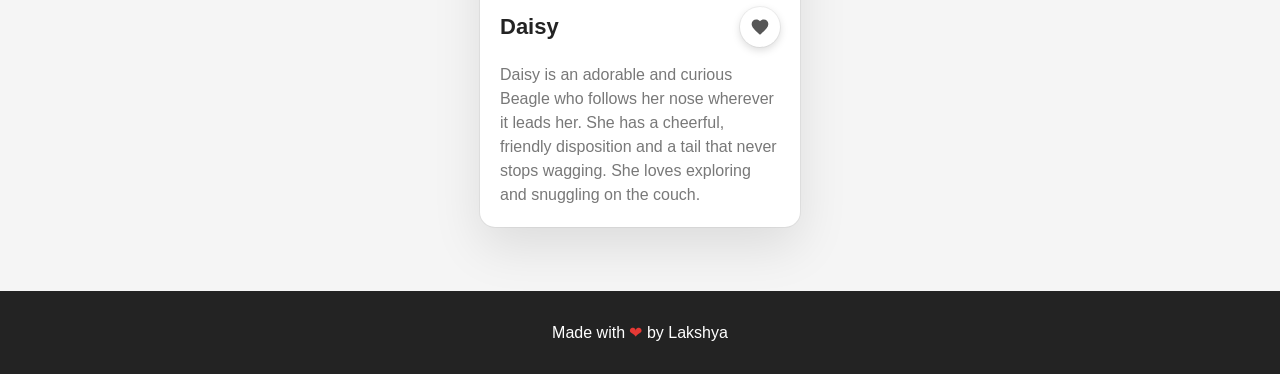
==== commit 8a44d90a: "Add Content Security Policy to index.html Co-authored-by: lakshya-chourasia <93465062+lakshya-choura" ====
--- a/index.html
+++ b/index.html
@@ -3,6 +3,8 @@
 
 <head>
     <meta charset="UTF-8">
+    <!-- Security enhancement: Add Content Security Policy -->
+    <meta http-equiv="Content-Security-Policy" content="default-src 'self'; img-src 'self' https://placedog.net; style-src 'self' 'unsafe-inline' https://fonts.googleapis.com; script-src 'self' 'unsafe-inline'; connect-src 'self' ws: wss:; font-src 'self' https://fonts.gstatic.com data:;">
     <meta name="viewport" content="width=device-width, initial-scale=1.0">
     <title>Adopt Time</title>
     <link rel="stylesheet" href="css/style.css">
@@ -94,8 +96,7 @@
         <!-- Card for Luna -->
         <div class="card">
             <div class="card-image">
-                <!-- Performance enhancement: Added lazy loading to images below the fold to reduce initial load time -->
-                <img src="https://placedog.net/300/225?id=25" alt="A beautiful Siberian Husky named Luna" loading="lazy">
+                <img src="https://placedog.net/300/225?id=25" alt="A beautiful Siberian Husky named Luna">
             </div>
             <div class="card-header">
                 <a href="#">Luna</a>
@@ -114,8 +115,7 @@
         <!-- Card for Max -->
         <div class="card">
             <div class="card-image">
-                <!-- Performance enhancement: Added lazy loading to images below the fold to reduce initial load time -->
-                <img src="https://placedog.net/300/225?id=42" alt="A loyal German Shepherd named Max" loading="lazy">
+                <img src="https://placedog.net/300/225?id=42" alt="A loyal German Shepherd named Max">
             </div>
             <div class="card-header">
                 <a href="#">Max</a>
@@ -134,8 +134,7 @@
         <!-- Card for Daisy -->
         <div class="card">
             <div class="card-image">
-                <!-- Performance enhancement: Added lazy loading to images below the fold to reduce initial load time -->
-                <img src="https://placedog.net/300/225?id=55" alt="An adorable Beagle named Daisy" loading="lazy">
+                <img src="https://placedog.net/300/225?id=55" alt="An adorable Beagle named Daisy">
             </div>
             <div class="card-header">
                 <a href="#">Daisy</a>
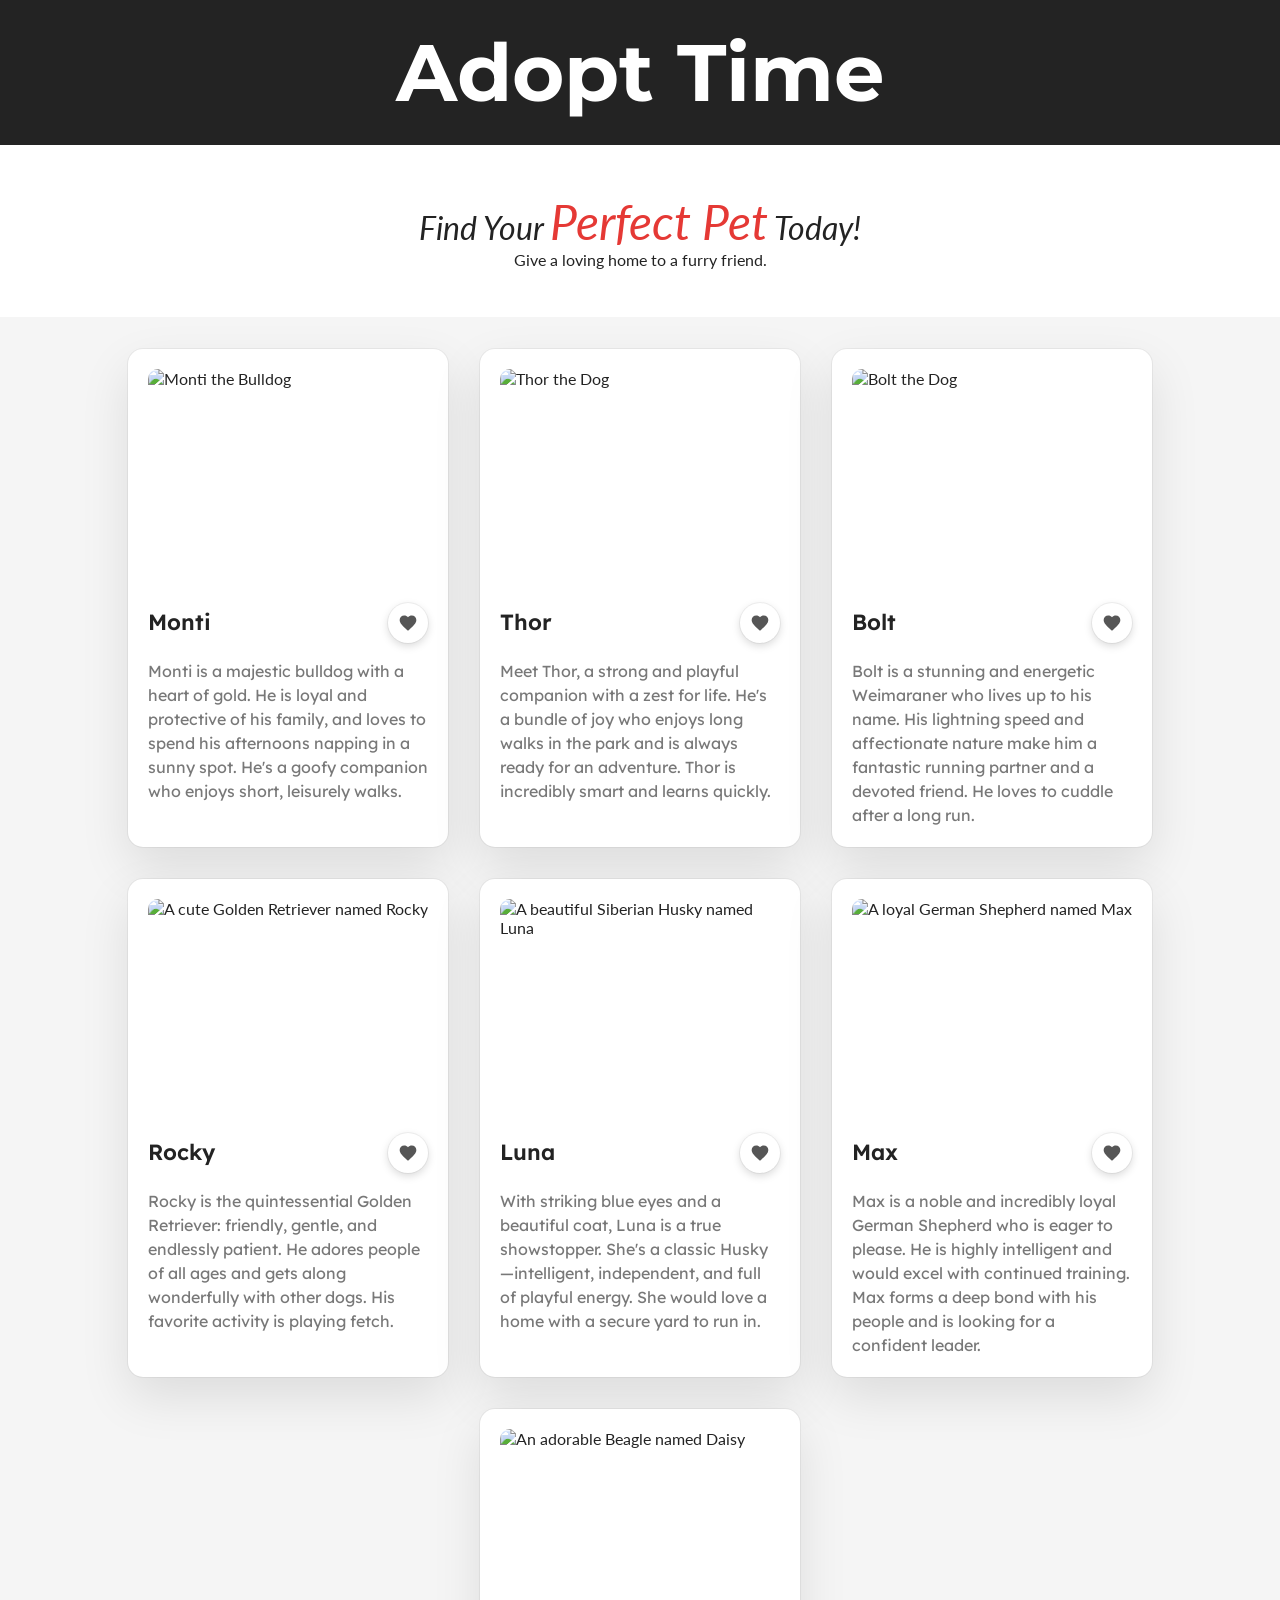
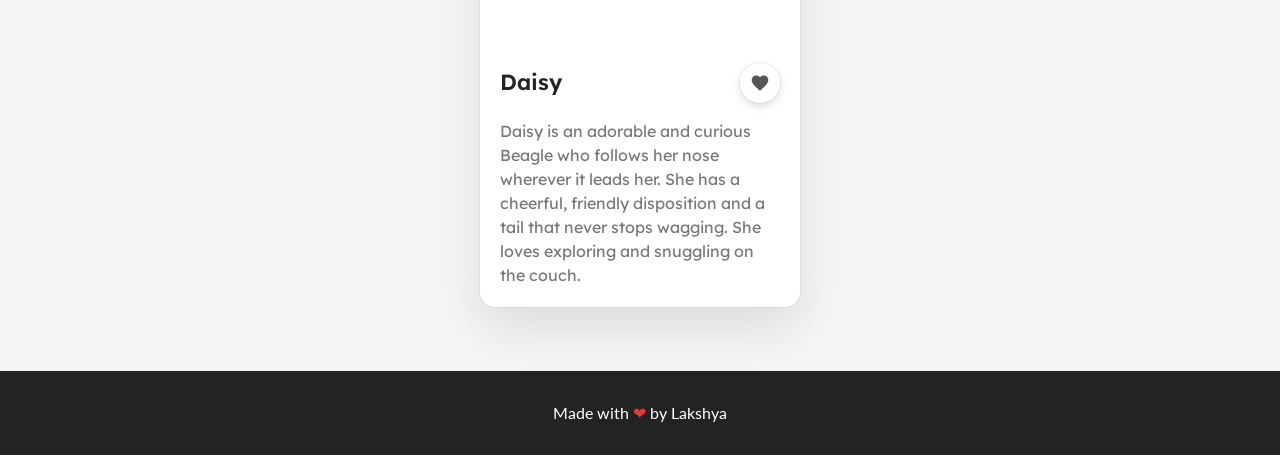
==== commit 2872192f: "🎨 Palette: Added aria-labels to icon buttons 💡 What: Added `aria-label` attributes to the heart/favo" ====
--- a/index.html
+++ b/index.html
@@ -3,8 +3,6 @@
 
 <head>
     <meta charset="UTF-8">
-    <!-- Security enhancement: Add Content Security Policy -->
-    <meta http-equiv="Content-Security-Policy" content="default-src 'self'; img-src 'self' https://placedog.net; style-src 'self' 'unsafe-inline' https://fonts.googleapis.com; script-src 'self' 'unsafe-inline'; connect-src 'self' ws: wss:; font-src 'self' https://fonts.gstatic.com data:;">
     <meta name="viewport" content="width=device-width, initial-scale=1.0">
     <title>Adopt Time</title>
     <link rel="stylesheet" href="css/style.css">
@@ -28,7 +26,7 @@
             </div>
             <div class="card-header">
                 <a href="#">Monti</a>
-                <button class="icon-button">
+                <button class="icon-button" aria-label="Favorite Monti">
                     <svg viewBox="0 0 24 24">
                         <path fill="currentColor"
                             d="M12,21.35L10.55,20.03C5.4,15.36 2,12.27 2,8.5C2,5.41 4.42,3 7.5,3C9.24,3 10.91,3.81 12,5.08C13.09,3.81 14.76,3 16.5,3C19.58,3 22,5.41 22,8.5C22,12.27 18.6,15.36 13.45,20.03L12,21.35Z" />
@@ -46,7 +44,7 @@
             </div>
             <div class="card-header">
                 <a href="#">Thor</a>
-                <button class="icon-button">
+                <button class="icon-button" aria-label="Favorite Thor">
                     <svg viewBox="0 0 24 24">
                         <path fill="currentColor"
                             d="M12,21.35L10.55,20.03C5.4,15.36 2,12.27 2,8.5C2,5.41 4.42,3 7.5,3C9.24,3 10.91,3.81 12,5.08C13.09,3.81 14.76,3 16.5,3C19.58,3 22,5.41 22,8.5C22,12.27 18.6,15.36 13.45,20.03L12,21.35Z" />
@@ -63,7 +61,7 @@
             </div>
             <div class="card-header">
                 <a href="#">Bolt</a>
-                <button class="icon-button">
+                <button class="icon-button" aria-label="Favorite Bolt">
                     <svg viewBox="0 0 24 24">
                         <path fill="currentColor"
                             d="M12,21.35L10.55,20.03C5.4,15.36 2,12.27 2,8.5C2,5.41 4.42,3 7.5,3C9.24,3 10.91,3.81 12,5.08C13.09,3.81 14.76,3 16.5,3C19.58,3 22,5.41 22,8.5C22,12.27 18.6,15.36 13.45,20.03L12,21.35Z" />
@@ -82,7 +80,7 @@
             </div>
             <div class="card-header">
                 <a href="#">Rocky</a>
-                <button class="icon-button">
+                <button class="icon-button" aria-label="Favorite Rocky">
                     <svg viewBox="0 0 24 24">
                         <path fill="currentColor"
                             d="M12,21.35L10.55,20.03C5.4,15.36 2,12.27 2,8.5C2,5.41 4.42,3 7.5,3C9.24,3 10.91,3.81 12,5.08C13.09,3.81 14.76,3 16.5,3C19.58,3 22,5.41 22,8.5C22,12.27 18.6,15.36 13.45,20.03L12,21.35Z" />
@@ -100,7 +98,7 @@
             </div>
             <div class="card-header">
                 <a href="#">Luna</a>
-                <button class="icon-button">
+                <button class="icon-button" aria-label="Favorite Luna">
                     <svg viewBox="0 0 24 24">
                         <path fill="currentColor"
                             d="M12,21.35L10.55,20.03C5.4,15.36 2,12.27 2,8.5C2,5.41 4.42,3 7.5,3C9.24,3 10.91,3.81 12,5.08C13.09,3.81 14.76,3 16.5,3C19.58,3 22,5.41 22,8.5C22,12.27 18.6,15.36 13.45,20.03L12,21.35Z" />
@@ -119,7 +117,7 @@
             </div>
             <div class="card-header">
                 <a href="#">Max</a>
-                <button class="icon-button">
+                <button class="icon-button" aria-label="Favorite Max">
                     <svg viewBox="0 0 24 24">
                         <path fill="currentColor"
                             d="M12,21.35L10.55,20.03C5.4,15.36 2,12.27 2,8.5C2,5.41 4.42,3 7.5,3C9.24,3 10.91,3.81 12,5.08C13.09,3.81 14.76,3 16.5,3C19.58,3 22,5.41 22,8.5C22,12.27 18.6,15.36 13.45,20.03L12,21.35Z" />
@@ -138,7 +136,7 @@
             </div>
             <div class="card-header">
                 <a href="#">Daisy</a>
-                <button class="icon-button">
+                <button class="icon-button" aria-label="Favorite Daisy">
                     <svg viewBox="0 0 24 24">
                         <path fill="currentColor"
                             d="M12,21.35L10.55,20.03C5.4,15.36 2,12.27 2,8.5C2,5.41 4.42,3 7.5,3C9.24,3 10.91,3.81 12,5.08C13.09,3.81 14.76,3 16.5,3C19.58,3 22,5.41 22,8.5C22,12.27 18.6,15.36 13.45,20.03L12,21.35Z" />
